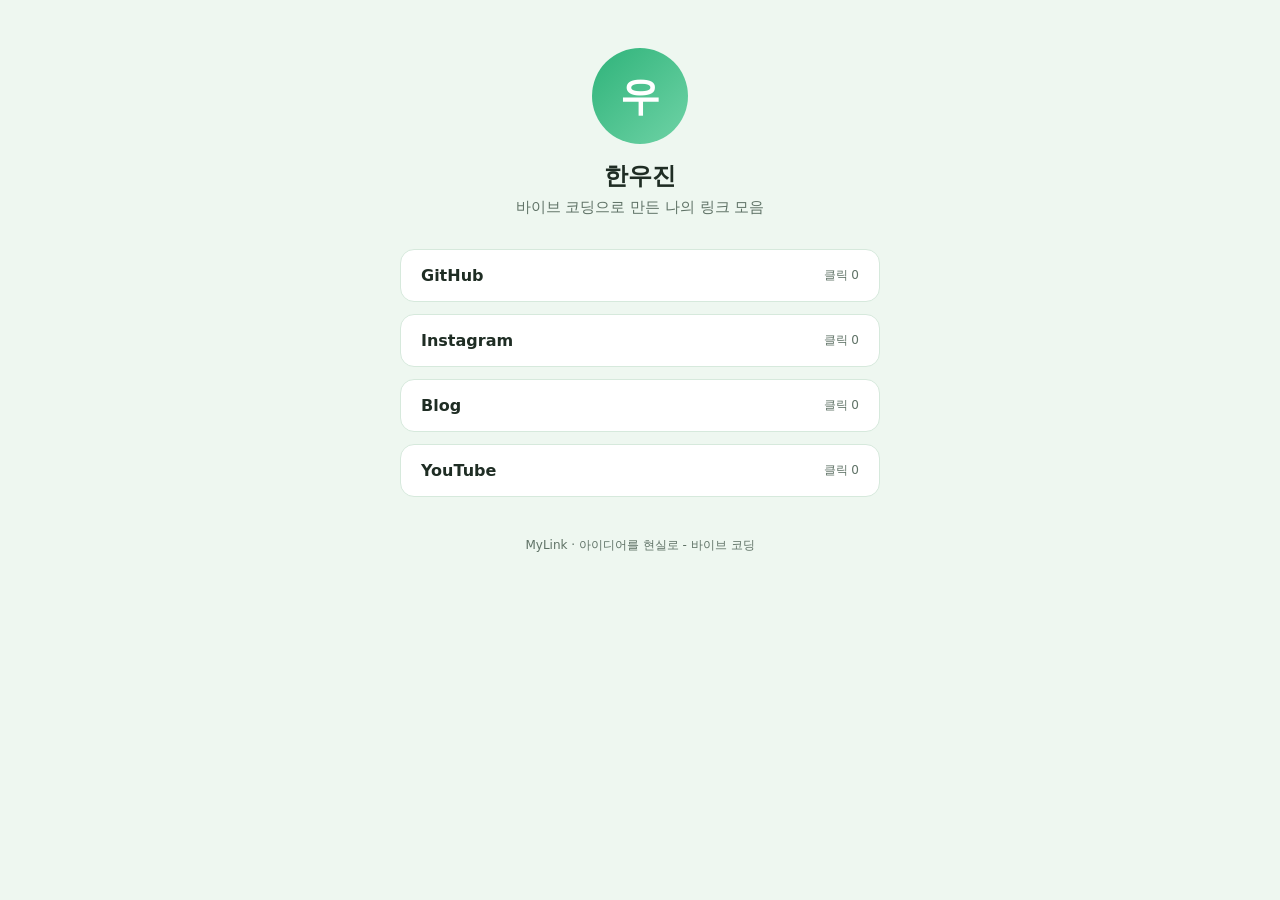
==== MyLink/index.html @ 6cc9312e "Add MyLink index.html with initial content" ====
<!DOCTYPE html>
<html lang="ko">
<head>
  <meta charset="UTF-8">
  <meta name="viewport" content="width=device-width, initial-scale=1.0">
  <title>마이링크 | 한우진</title>
  <meta name="description" content="한우진의 링크 모음 페이지">
  <meta property="og:title" content="마이링크 | 한우진">
  <meta property="og:description" content="한 페이지에 모은 나의 링크">
  <meta property="og:type" content="website">
  <style>
    :root {
      --bg: #eef7f0;
      --card: #ffffff;
      --text: #1f2d24;
      --muted: #5f7266;
      --accent: #2fb37a;
      --accent-dark: #1f8a5c;
      --border: #d6e9dc;
    }
    @media (prefers-color-scheme: dark) {
      :root {
        --bg: #121a15;
        --card: #1b2620;
        --text: #e6f2ea;
        --muted: #9db5a6;
        --accent: #3cc98a;
        --accent-dark: #2fb37a;
        --border: #2a3a31;
      }
    }
    * { box-sizing: border-box; }
    body {
      margin: 0;
      min-height: 100vh;
      background: var(--bg);
      color: var(--text);
      font-family: "Pretendard", "Apple SD Gothic Neo", "Malgun Gothic", system-ui, sans-serif;
      display: flex;
      justify-content: center;
      padding: 48px 16px;
    }
    main { width: 100%; max-width: 480px; text-align: center; }
    .avatar {
      width: 96px; height: 96px; border-radius: 50%;
      margin: 0 auto 16px;
      background: linear-gradient(135deg, var(--accent), #6fd3a6);
      color: #fff; font-size: 40px; font-weight: 700;
      display: flex; align-items: center; justify-content: center;
    }
    h1 { margin: 0 0 6px; font-size: 24px; }
    .bio { margin: 0 0 32px; color: var(--muted); font-size: 15px; }
    ul { list-style: none; margin: 0; padding: 0; display: grid; gap: 12px; }
    a.link {
      display: flex; align-items: center; justify-content: space-between;
      padding: 16px 20px;
      background: var(--card);
      border: 1px solid var(--border);
      border-radius: 14px;
      color: var(--text); text-decoration: none; font-weight: 600;
      transition: transform .15s, border-color .15s;
    }
    a.link:hover { transform: translateY(-2px); border-color: var(--accent); }
    .count { font-size: 12px; font-weight: 500; color: var(--muted); }
    footer { margin-top: 40px; font-size: 12px; color: var(--muted); }
  </style>
</head>
<body>
  <main>
    <div class="avatar">우</div>
    <h1>한우진</h1>
    <p class="bio">바이브 코딩으로 만든 나의 링크 모음</p>

    <ul id="links"></ul>

    <footer>MyLink · 아이디어를 현실로 - 바이브 코딩</footer>
  </main>

  <script>
    // 링크 목록: 여기만 수정하면 페이지에 반영됩니다.
    const links = [
      { id: "github", title: "GitHub", url: "https://github.com/wwjj2424-del" },
      { id: "instagram", title: "Instagram", url: "https://www.instagram.com/" },
      { id: "blog", title: "Blog", url: "https://blog.naver.com/" },
      { id: "youtube", title: "YouTube", url: "https://www.youtube.com/" }
    ];

    // 클릭 통계: 이 브라우저에서 각 링크를 누른 횟수를 저장합니다.
    function getClicks() {
      try { return JSON.parse(localStorage.getItem("mylink-clicks")) || {}; }
      catch (e) { return {}; }
    }
    function saveClicks(clicks) {
      try { localStorage.setItem("mylink-clicks", JSON.stringify(clicks)); } catch (e) {}
    }

    const list = document.getElementById("links");
    const clicks = getClicks();

    links.forEach(link => {
      const li = document.createElement("li");
      const a = document.createElement("a");
      a.className = "link";
      a.href = link.url;
      a.target = "_blank";
      a.rel = "noopener";

      const title = document.createElement("span");
      title.textContent = link.title;
      const count = document.createElement("span");
      count.className = "count";
      count.textContent = `클릭 ${clicks[link.id] || 0}`;

      a.append(title, count);
      a.addEventListener("click", () => {
        clicks[link.id] = (clicks[link.id] || 0) + 1;
        saveClicks(clicks);
        count.textContent = `클릭 ${clicks[link.id]}`;
      });

      li.appendChild(a);
      list.appendChild(li);
    });
  </script>
</body>
</html>
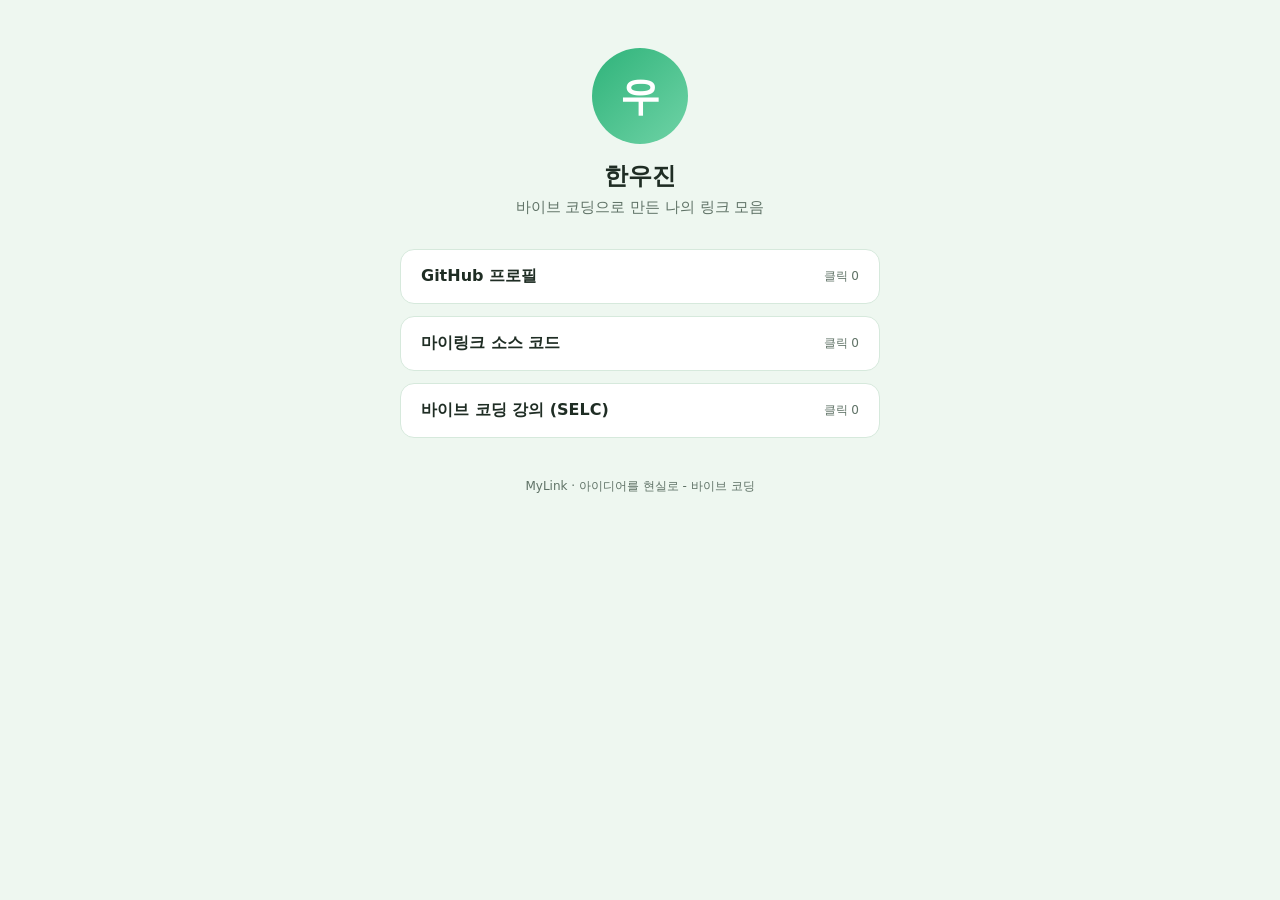
==== commit 146fc6b2: "Modify links in index.html Updated link titles and added new links to the list." ====
--- a/MyLink/index.html
+++ b/MyLink/index.html
@@ -8,6 +8,7 @@
   <meta property="og:title" content="마이링크 | 한우진">
   <meta property="og:description" content="한 페이지에 모은 나의 링크">
   <meta property="og:type" content="website">
+  <link rel="icon" href="data:image/svg+xml,%3Csvg xmlns='http://www.w3.org/2000/svg' viewBox='0 0 100 100'%3E%3Ctext y='.9em' font-size='90'%3E%F0%9F%94%97%3C/text%3E%3C/svg%3E">
   <style>
     :root {
       --bg: #eef7f0;
@@ -79,10 +80,9 @@
   <script>
     // 링크 목록: 여기만 수정하면 페이지에 반영됩니다.
     const links = [
-      { id: "github", title: "GitHub", url: "https://github.com/wwjj2424-del" },
-      { id: "instagram", title: "Instagram", url: "https://www.instagram.com/" },
-      { id: "blog", title: "Blog", url: "https://blog.naver.com/" },
-      { id: "youtube", title: "YouTube", url: "https://www.youtube.com/" }
+      { id: "github", title: "GitHub 프로필", url: "https://github.com/wwjj2424-del" },
+      { id: "source", title: "마이링크 소스 코드", url: "https://github.com/wwjj2424-del/mylink/tree/main/MyLink" },
+      { id: "course", title: "바이브 코딩 강의 (SELC)", url: "https://selc.or.kr/" }
     ];
 
     // 클릭 통계: 이 브라우저에서 각 링크를 누른 횟수를 저장합니다.
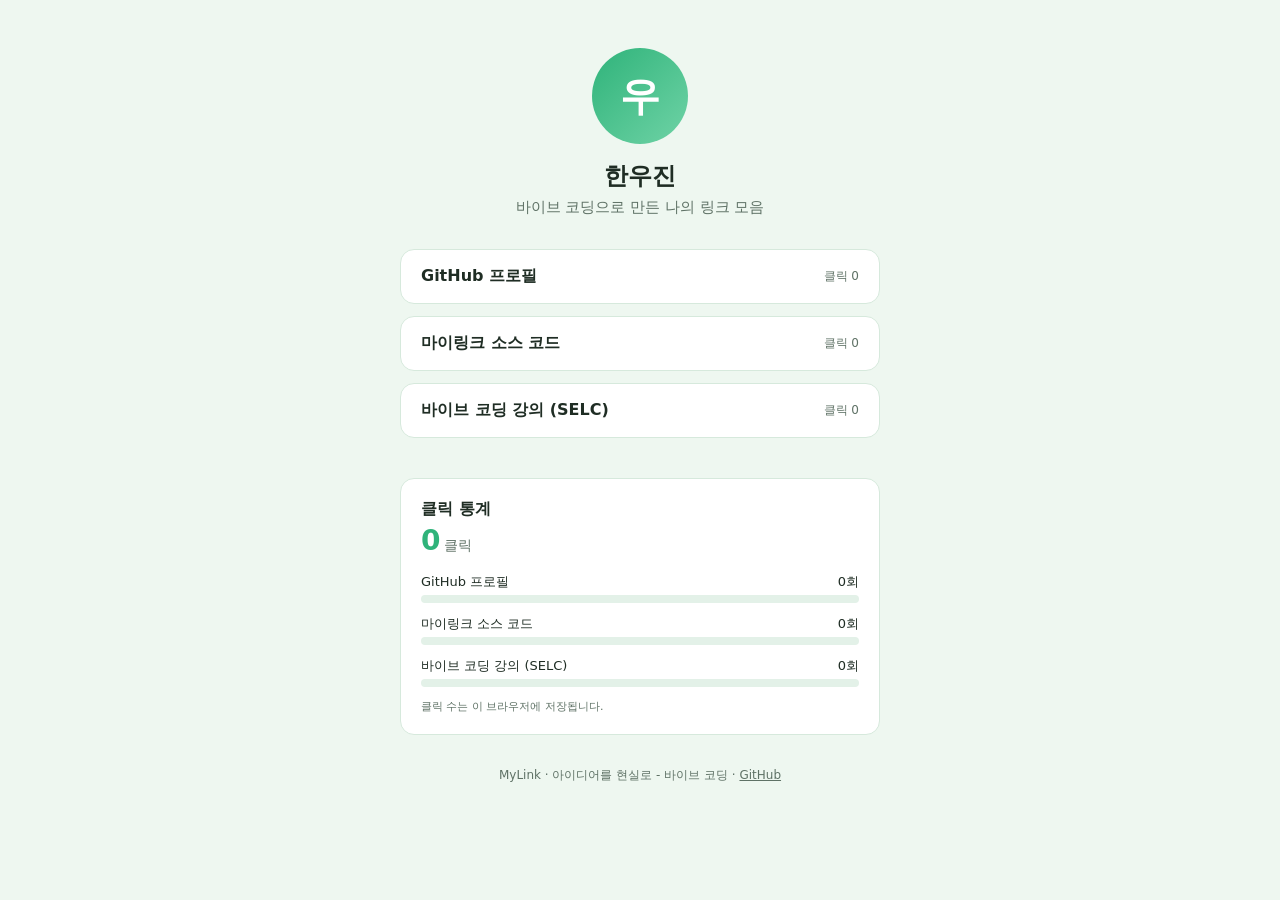
==== commit 8ed52273: "Add files via upload" ====
--- a/MyLink/index.html
+++ b/MyLink/index.html
@@ -3,11 +3,15 @@
 <head>
   <meta charset="UTF-8">
   <meta name="viewport" content="width=device-width, initial-scale=1.0">
-  <title>마이링크 | 한우진</title>
-  <meta name="description" content="한우진의 링크 모음 페이지">
-  <meta property="og:title" content="마이링크 | 한우진">
-  <meta property="og:description" content="한 페이지에 모은 나의 링크">
+  <title>마이링크 - 한우진</title>
+  <meta name="description" content="나만의 링크 페이지를 30분 만에!">
   <meta property="og:type" content="website">
+  <meta property="og:title" content="마이링크 - 한우진">
+  <meta property="og:description" content="나만의 링크 페이지를 30분 만에!">
+  <meta property="og:url" content="https://wwjj2424-del.github.io/mylink/MyLink/">
+  <meta property="og:image" content="https://wwjj2424-del.github.io/mylink/MyLink/og.png">
+  <meta property="og:image:width" content="1200">
+  <meta property="og:image:height" content="630">
   <link rel="icon" href="data:image/svg+xml,%3Csvg xmlns='http://www.w3.org/2000/svg' viewBox='0 0 100 100'%3E%3Ctext y='.9em' font-size='90'%3E%F0%9F%94%97%3C/text%3E%3C/svg%3E">
   <style>
     :root {
@@ -16,7 +20,7 @@
       --text: #1f2d24;
       --muted: #5f7266;
       --accent: #2fb37a;
-      --accent-dark: #1f8a5c;
+      --track: #e3f1e8;
       --border: #d6e9dc;
     }
     @media (prefers-color-scheme: dark) {
@@ -26,7 +30,7 @@
         --text: #e6f2ea;
         --muted: #9db5a6;
         --accent: #3cc98a;
-        --accent-dark: #2fb37a;
+        --track: #24332a;
         --border: #2a3a31;
       }
     }
@@ -62,8 +66,27 @@
       transition: transform .15s, border-color .15s;
     }
     a.link:hover { transform: translateY(-2px); border-color: var(--accent); }
-    .count { font-size: 12px; font-weight: 500; color: var(--muted); }
-    footer { margin-top: 40px; font-size: 12px; color: var(--muted); }
+    .count { font-size: 12px; font-weight: 500; color: var(--muted); white-space: nowrap; margin-left: 12px; }
+
+    .stats {
+      margin-top: 40px; padding: 20px;
+      background: var(--card);
+      border: 1px solid var(--border);
+      border-radius: 14px;
+      text-align: left;
+    }
+    .stats h2 { margin: 0 0 4px; font-size: 16px; }
+    .total { margin: 0 0 16px; font-size: 14px; color: var(--muted); }
+    .total strong { font-size: 28px; color: var(--accent); margin-right: 4px; }
+    .stat-row { margin-bottom: 12px; }
+    .stat-row:last-child { margin-bottom: 0; }
+    .stat-head { display: flex; justify-content: space-between; font-size: 13px; margin-bottom: 4px; }
+    .bar { height: 8px; border-radius: 4px; background: var(--track); overflow: hidden; }
+    .bar span { display: block; height: 100%; background: var(--accent); border-radius: 4px; transition: width .3s; }
+    .note { margin: 12px 0 0; font-size: 11px; color: var(--muted); }
+
+    footer { margin-top: 32px; font-size: 12px; color: var(--muted); }
+    footer a { color: var(--muted); }
   </style>
 </head>
 <body>
@@ -74,7 +97,17 @@
 
     <ul id="links"></ul>
 
-    <footer>MyLink · 아이디어를 현실로 - 바이브 코딩</footer>
+    <section class="stats" aria-labelledby="stats-title">
+      <h2 id="stats-title">클릭 통계</h2>
+      <p class="total"><strong id="total">0</strong>클릭</p>
+      <div id="stat-list"></div>
+      <p class="note">클릭 수는 이 브라우저에 저장됩니다.</p>
+    </section>
+
+    <footer>
+      MyLink · 아이디어를 현실로 - 바이브 코딩 ·
+      <a href="https://github.com/wwjj2424-del/mylink" target="_blank" rel="noopener">GitHub</a>
+    </footer>
   </main>
 
   <script>
@@ -96,6 +129,41 @@
 
     const list = document.getElementById("links");
     const clicks = getClicks();
+    const countEls = {};
+
+    // 총 클릭수 + 링크별 클릭수(많은 순, 막대로 표시)
+    function renderStats() {
+      const total = links.reduce((sum, link) => sum + (clicks[link.id] || 0), 0);
+      document.getElementById("total").textContent = total;
+
+      const max = Math.max(1, ...links.map(link => clicks[link.id] || 0));
+      const sorted = [...links].sort((a, b) => (clicks[b.id] || 0) - (clicks[a.id] || 0));
+      const statList = document.getElementById("stat-list");
+      statList.replaceChildren();
+
+      sorted.forEach(link => {
+        const n = clicks[link.id] || 0;
+        const row = document.createElement("div");
+        row.className = "stat-row";
+
+        const head = document.createElement("div");
+        head.className = "stat-head";
+        const name = document.createElement("span");
+        name.textContent = link.title;
+        const value = document.createElement("span");
+        value.textContent = `${n}회`;
+        head.append(name, value);
+
+        const bar = document.createElement("div");
+        bar.className = "bar";
+        const fill = document.createElement("span");
+        fill.style.width = `${(n / max) * 100}%`;
+        bar.appendChild(fill);
+
+        row.append(head, bar);
+        statList.appendChild(row);
+      });
+    }
 
     links.forEach(link => {
       const li = document.createElement("li");
@@ -110,17 +178,21 @@
       const count = document.createElement("span");
       count.className = "count";
       count.textContent = `클릭 ${clicks[link.id] || 0}`;
+      countEls[link.id] = count;
 
       a.append(title, count);
       a.addEventListener("click", () => {
         clicks[link.id] = (clicks[link.id] || 0) + 1;
         saveClicks(clicks);
         count.textContent = `클릭 ${clicks[link.id]}`;
+        renderStats();
       });
 
       li.appendChild(a);
       list.appendChild(li);
     });
+
+    renderStats();
   </script>
 </body>
 </html>
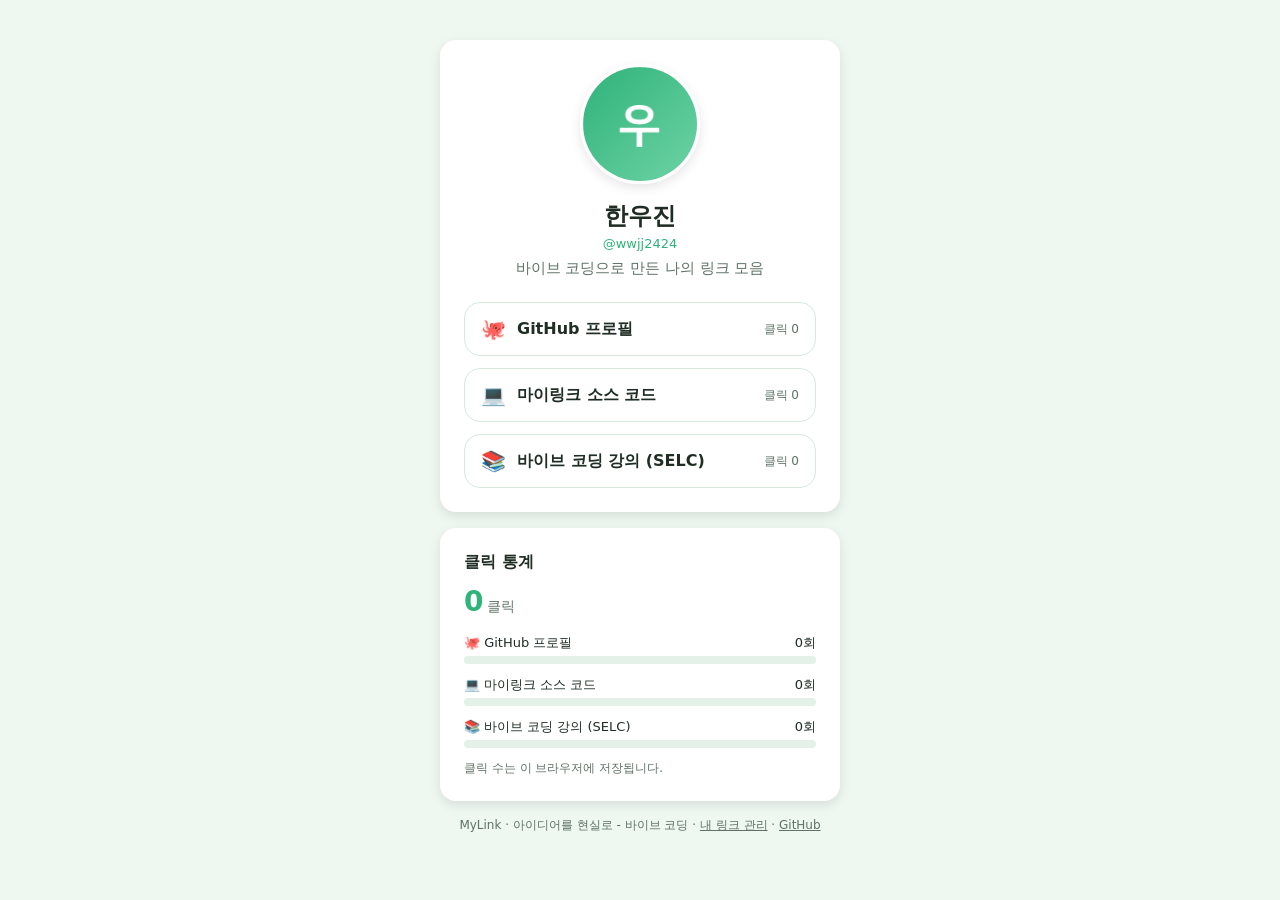
==== commit 9470791c: "Add files via upload" ====
--- a/MyLink/index.html
+++ b/MyLink/index.html
@@ -13,186 +13,88 @@
   <meta property="og:image:width" content="1200">
   <meta property="og:image:height" content="630">
   <link rel="icon" href="data:image/svg+xml,%3Csvg xmlns='http://www.w3.org/2000/svg' viewBox='0 0 100 100'%3E%3Ctext y='.9em' font-size='90'%3E%F0%9F%94%97%3C/text%3E%3C/svg%3E">
-  <style>
-    :root {
-      --bg: #eef7f0;
-      --card: #ffffff;
-      --text: #1f2d24;
-      --muted: #5f7266;
-      --accent: #2fb37a;
-      --track: #e3f1e8;
-      --border: #d6e9dc;
-    }
-    @media (prefers-color-scheme: dark) {
-      :root {
-        --bg: #121a15;
-        --card: #1b2620;
-        --text: #e6f2ea;
-        --muted: #9db5a6;
-        --accent: #3cc98a;
-        --track: #24332a;
-        --border: #2a3a31;
-      }
-    }
-    * { box-sizing: border-box; }
-    body {
-      margin: 0;
-      min-height: 100vh;
-      background: var(--bg);
-      color: var(--text);
-      font-family: "Pretendard", "Apple SD Gothic Neo", "Malgun Gothic", system-ui, sans-serif;
-      display: flex;
-      justify-content: center;
-      padding: 48px 16px;
-    }
-    main { width: 100%; max-width: 480px; text-align: center; }
-    .avatar {
-      width: 96px; height: 96px; border-radius: 50%;
-      margin: 0 auto 16px;
-      background: linear-gradient(135deg, var(--accent), #6fd3a6);
-      color: #fff; font-size: 40px; font-weight: 700;
-      display: flex; align-items: center; justify-content: center;
-    }
-    h1 { margin: 0 0 6px; font-size: 24px; }
-    .bio { margin: 0 0 32px; color: var(--muted); font-size: 15px; }
-    ul { list-style: none; margin: 0; padding: 0; display: grid; gap: 12px; }
-    a.link {
-      display: flex; align-items: center; justify-content: space-between;
-      padding: 16px 20px;
-      background: var(--card);
-      border: 1px solid var(--border);
-      border-radius: 14px;
-      color: var(--text); text-decoration: none; font-weight: 600;
-      transition: transform .15s, border-color .15s;
-    }
-    a.link:hover { transform: translateY(-2px); border-color: var(--accent); }
-    .count { font-size: 12px; font-weight: 500; color: var(--muted); white-space: nowrap; margin-left: 12px; }
-
-    .stats {
-      margin-top: 40px; padding: 20px;
-      background: var(--card);
-      border: 1px solid var(--border);
-      border-radius: 14px;
-      text-align: left;
-    }
-    .stats h2 { margin: 0 0 4px; font-size: 16px; }
-    .total { margin: 0 0 16px; font-size: 14px; color: var(--muted); }
-    .total strong { font-size: 28px; color: var(--accent); margin-right: 4px; }
-    .stat-row { margin-bottom: 12px; }
-    .stat-row:last-child { margin-bottom: 0; }
-    .stat-head { display: flex; justify-content: space-between; font-size: 13px; margin-bottom: 4px; }
-    .bar { height: 8px; border-radius: 4px; background: var(--track); overflow: hidden; }
-    .bar span { display: block; height: 100%; background: var(--accent); border-radius: 4px; transition: width .3s; }
-    .note { margin: 12px 0 0; font-size: 11px; color: var(--muted); }
-
-    footer { margin-top: 32px; font-size: 12px; color: var(--muted); }
-    footer a { color: var(--muted); }
-  </style>
+  <link rel="stylesheet" href="style.css">
 </head>
 <body>
-  <main>
-    <div class="avatar">우</div>
-    <h1>한우진</h1>
-    <p class="bio">바이브 코딩으로 만든 나의 링크 모음</p>
+  <div class="page">
+    <main class="card profile">
+      <img class="profile-img" src="profile.png" alt="프로필 이미지">
+      <h1 id="display-name"></h1>
+      <p class="username" id="username"></p>
+      <p class="bio" id="bio"></p>
+      <ul class="links" id="links"></ul>
+    </main>
 
-    <ul id="links"></ul>
-
-    <section class="stats" aria-labelledby="stats-title">
+    <section class="card stats" id="stats" aria-labelledby="stats-title">
       <h2 id="stats-title">클릭 통계</h2>
-      <p class="total"><strong id="total">0</strong>클릭</p>
-      <div id="stat-list"></div>
+      <p class="total"><strong data-total>0</strong>클릭</p>
+      <div data-stat-list></div>
       <p class="note">클릭 수는 이 브라우저에 저장됩니다.</p>
     </section>
 
     <footer>
       MyLink · 아이디어를 현실로 - 바이브 코딩 ·
+      <a href="mypage.html">내 링크 관리</a> ·
       <a href="https://github.com/wwjj2424-del/mylink" target="_blank" rel="noopener">GitHub</a>
     </footer>
-  </main>
+  </div>
 
+  <script src="data.js"></script>
+  <script src="ui.js"></script>
   <script>
-    // 링크 목록: 여기만 수정하면 페이지에 반영됩니다.
-    const links = [
-      { id: "github", title: "GitHub 프로필", url: "https://github.com/wwjj2424-del" },
-      { id: "source", title: "마이링크 소스 코드", url: "https://github.com/wwjj2424-del/mylink/tree/main/MyLink" },
-      { id: "course", title: "바이브 코딩 강의 (SELC)", url: "https://selc.or.kr/" }
-    ];
+    const profile = MyLinkData.getProfile();
+    document.getElementById("display-name").textContent = profile.displayName;
+    document.getElementById("username").textContent = profile.username ? `@${profile.username}` : "";
+    document.getElementById("bio").textContent = profile.bio;
 
-    // 클릭 통계: 이 브라우저에서 각 링크를 누른 횟수를 저장합니다.
-    function getClicks() {
-      try { return JSON.parse(localStorage.getItem("mylink-clicks")) || {}; }
-      catch (e) { return {}; }
-    }
-    function saveClicks(clicks) {
-      try { localStorage.setItem("mylink-clicks", JSON.stringify(clicks)); } catch (e) {}
+    const stats = document.getElementById("stats");
+    const list = document.getElementById("links");
+
+    function render() {
+      const links = MyLinkData.getLinks();
+      const clicks = MyLinkData.getClicks();
+      list.replaceChildren();
+
+      if (links.length === 0) {
+        const empty = document.createElement("li");
+        empty.className = "empty";
+        empty.textContent = "아직 등록된 링크가 없어요.";
+        list.appendChild(empty);
+      }
+
+      links.forEach(link => {
+        const li = document.createElement("li");
+        const a = document.createElement("a");
+        a.className = "link";
+        a.href = link.url;
+        a.target = "_blank";
+        a.rel = "noopener";
+
+        const icon = document.createElement("span");
+        icon.className = "link-icon";
+        icon.setAttribute("aria-hidden", "true");
+        icon.textContent = MyLinkUI.icon(link.icon);
+        const title = document.createElement("span");
+        title.className = "link-title";
+        title.textContent = link.title;
+        const count = document.createElement("span");
+        count.className = "count";
+        count.textContent = `클릭 ${clicks[link.id] || 0}`;
+
+        a.append(icon, title, count);
+        a.addEventListener("click", () => {
+          count.textContent = `클릭 ${MyLinkData.addClick(link.id)}`;
+          MyLinkUI.renderStats(stats, MyLinkData.getLinks(), MyLinkData.getClicks());
+        });
+
+        li.appendChild(a);
+        list.appendChild(li);
+      });
+
+      MyLinkUI.renderStats(stats, links, clicks);
     }
 
-    const list = document.getElementById("links");
-    const clicks = getClicks();
-    const countEls = {};
-
-    // 총 클릭수 + 링크별 클릭수(많은 순, 막대로 표시)
-    function renderStats() {
-      const total = links.reduce((sum, link) => sum + (clicks[link.id] || 0), 0);
-      document.getElementById("total").textContent = total;
-
-      const max = Math.max(1, ...links.map(link => clicks[link.id] || 0));
-      const sorted = [...links].sort((a, b) => (clicks[b.id] || 0) - (clicks[a.id] || 0));
-      const statList = document.getElementById("stat-list");
-      statList.replaceChildren();
-
-      sorted.forEach(link => {
-        const n = clicks[link.id] || 0;
-        const row = document.createElement("div");
-        row.className = "stat-row";
-
-        const head = document.createElement("div");
-        head.className = "stat-head";
-        const name = document.createElement("span");
-        name.textContent = link.title;
-        const value = document.createElement("span");
-        value.textContent = `${n}회`;
-        head.append(name, value);
-
-        const bar = document.createElement("div");
-        bar.className = "bar";
-        const fill = document.createElement("span");
-        fill.style.width = `${(n / max) * 100}%`;
-        bar.appendChild(fill);
-
-        row.append(head, bar);
-        statList.appendChild(row);
-      });
-    }
-
-    links.forEach(link => {
-      const li = document.createElement("li");
-      const a = document.createElement("a");
-      a.className = "link";
-      a.href = link.url;
-      a.target = "_blank";
-      a.rel = "noopener";
-
-      const title = document.createElement("span");
-      title.textContent = link.title;
-      const count = document.createElement("span");
-      count.className = "count";
-      count.textContent = `클릭 ${clicks[link.id] || 0}`;
-      countEls[link.id] = count;
-
-      a.append(title, count);
-      a.addEventListener("click", () => {
-        clicks[link.id] = (clicks[link.id] || 0) + 1;
-        saveClicks(clicks);
-        count.textContent = `클릭 ${clicks[link.id]}`;
-        renderStats();
-      });
-
-      li.appendChild(a);
-      list.appendChild(li);
-    });
-
-    renderStats();
+    render();
   </script>
 </body>
 </html>
--- a/MyLink/style.css
+++ b/MyLink/style.css
@@ -0,0 +1,109 @@
+/* 마이링크 공통 스타일 (4주차 기준: 카드, 그림자, 둥근 모서리 16px, 원형 프로필 120px) */
+:root {
+  --bg: #eef7f0;
+  --card: #ffffff;
+  --text: #1f2d24;
+  --muted: #5f7266;
+  --accent: #2fb37a;
+  --track: #e3f1e8;
+  --border: #d6e9dc;
+  --danger: #e5484d;
+  --gray: #8a968f;
+  --shadow: 0 4px 12px rgba(0, 0, 0, 0.1);
+}
+@media (prefers-color-scheme: dark) {
+  :root {
+    --bg: #121a15;
+    --card: #1b2620;
+    --text: #e6f2ea;
+    --muted: #9db5a6;
+    --accent: #3cc98a;
+    --track: #24332a;
+    --border: #2a3a31;
+    --shadow: 0 4px 12px rgba(0, 0, 0, 0.4);
+  }
+}
+
+* { box-sizing: border-box; }
+body {
+  margin: 0;
+  min-height: 100vh;
+  background: var(--bg);
+  color: var(--text);
+  font-family: "Pretendard", "Apple SD Gothic Neo", "Malgun Gothic", system-ui, sans-serif;
+  display: flex;
+  justify-content: center;
+  padding: 40px 0;
+}
+
+/* 반응형: 모바일 100%(패딩 16px) / 태블릿 80%(최대 480px) / 데스크탑 400px 고정 */
+.page { width: 100%; padding: 0 16px; display: grid; gap: 16px; align-content: start; }
+@media (min-width: 768px) { .page { width: 80%; max-width: 480px; padding: 0; } }
+@media (min-width: 1024px) { .page { width: 400px; } }
+.page.wide { max-width: 520px; }
+@media (min-width: 1024px) { .page.wide { width: 480px; } }
+
+.card {
+  background: var(--card);
+  border-radius: 16px;
+  box-shadow: var(--shadow);
+  padding: 24px;
+}
+
+.profile { text-align: center; }
+.profile-img {
+  width: 120px; height: 120px;
+  border-radius: 50%;
+  border: 3px solid #fff;
+  box-shadow: var(--shadow);
+  object-fit: cover;
+  display: block;
+  margin: 0 auto 16px;
+}
+.profile h1 { margin: 0 0 4px; font-size: 24px; }
+.username { margin: 0 0 8px; font-size: 13px; color: var(--accent); }
+.bio { margin: 0 0 24px; color: var(--muted); font-size: 15px; }
+
+ul.links { list-style: none; margin: 0; padding: 0; display: grid; gap: 12px; text-align: left; }
+a.link {
+  display: flex; align-items: center; gap: 12px;
+  padding: 14px 16px;
+  min-height: 44px;
+  background: var(--card);
+  border: 1px solid var(--border);
+  border-radius: 16px;
+  color: var(--text); text-decoration: none; font-weight: 600;
+  transition: transform .15s, border-color .15s;
+}
+a.link:hover { transform: translateY(-2px); border-color: var(--accent); }
+.link-icon { font-size: 20px; width: 24px; text-align: center; flex-shrink: 0; }
+.link-title { flex: 1; min-width: 0; overflow-wrap: anywhere; }
+.count { font-size: 12px; font-weight: 500; color: var(--muted); white-space: nowrap; }
+
+.stats h2, .card h2 { margin: 0 0 12px; font-size: 16px; }
+.total { margin: 0 0 16px; font-size: 14px; color: var(--muted); }
+.total strong { font-size: 28px; color: var(--accent); margin-right: 4px; }
+.stat-row { margin-bottom: 12px; }
+.stat-row:last-child { margin-bottom: 0; }
+.stat-head { display: flex; justify-content: space-between; gap: 8px; font-size: 13px; margin-bottom: 4px; }
+.bar { height: 8px; border-radius: 4px; background: var(--track); overflow: hidden; }
+.bar span { display: block; height: 100%; background: var(--accent); border-radius: 4px; transition: width .3s; }
+.note, .empty { margin: 12px 0 0; font-size: 12px; color: var(--muted); }
+
+.btn {
+  min-height: 44px;
+  padding: 0 18px;
+  border: none;
+  border-radius: 12px;
+  font: inherit; font-weight: 600;
+  cursor: pointer;
+}
+.btn-primary { background: var(--accent); color: #fff; }
+.btn-gray { background: var(--track); color: var(--text); }
+.btn-danger { background: var(--danger); color: #fff; }
+.btn:focus-visible, input:focus-visible, select:focus-visible, a:focus-visible {
+  outline: 2px solid var(--accent); outline-offset: 2px;
+}
+
+footer { text-align: center; font-size: 12px; color: var(--muted); padding-bottom: 16px; }
+footer a { color: var(--muted); }
